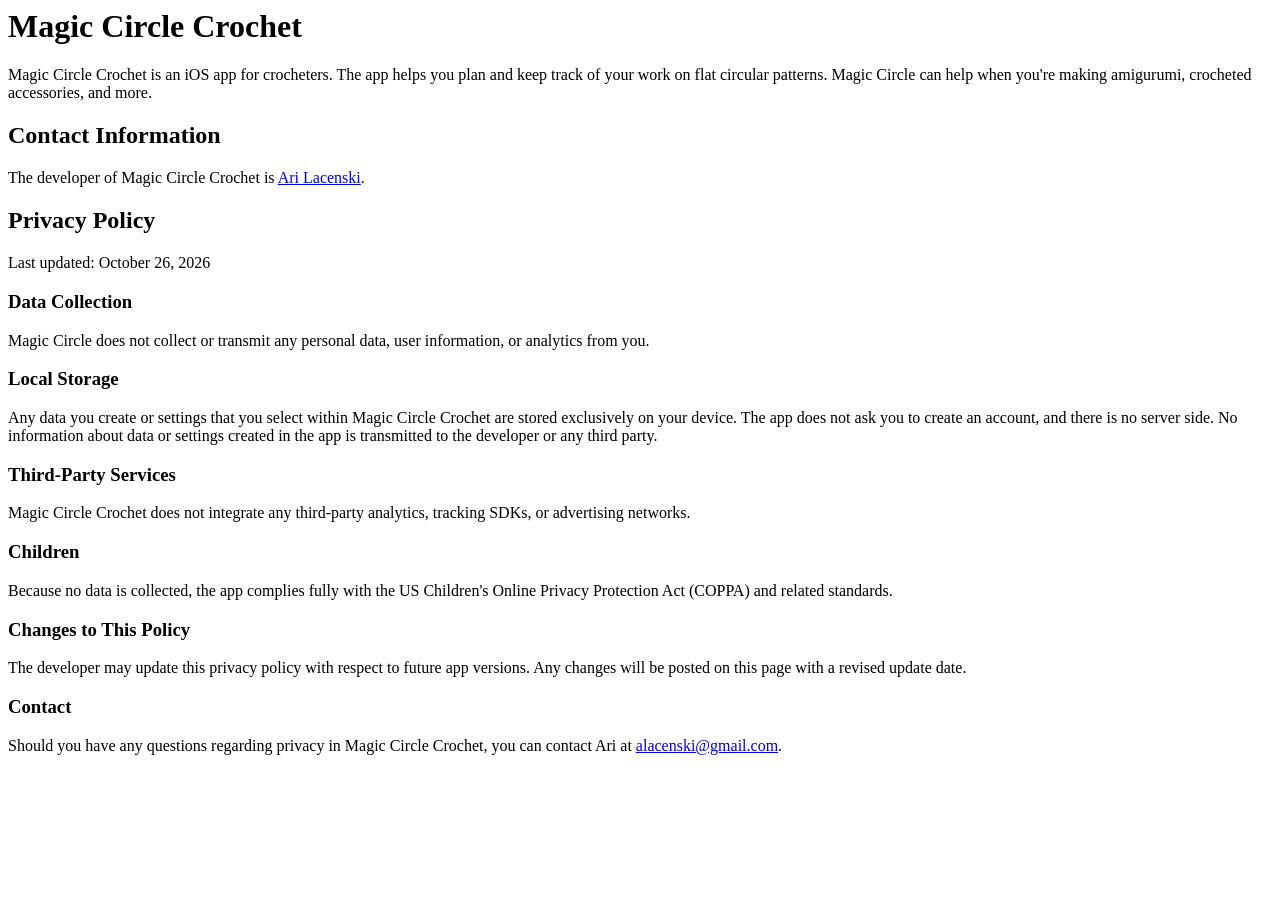
==== index.html @ 4a40af94 "Barebones" ====
<html>
    <body>
        <h1>Magic Circle Crochet</h1>
        <p>
            Magic Circle Crochet is an iOS app for crocheters. The app helps you plan and keep track of your work on flat circular patterns. Magic Circle can help when you're making amigurumi, crocheted accessories, and more.
        </p>
        <h2>Contact Information</h2>
        <p>The developer of Magic Circle Crochet is <a href="https://github.com/tensory" target="blank">Ari Lacenski</a>.</p>
        <h2>Privacy Policy</h2>
        <p>Last updated: October 26, 2026</p>
        <h3>Data Collection</h3>
        <p>Magic Circle does not collect or transmit any personal data, user information, or analytics from you.</p>
        <h3>Local Storage</h3>
        <p>Any data you create or settings that you select within Magic Circle Crochet are stored exclusively on your device. The app does not ask you to create an account, and there is no server side. No information about data or settings created in the app is transmitted to the developer or any third party.</p>
        <h3>Third-Party Services</h3>
        <p>Magic Circle Crochet does not integrate any third-party analytics, tracking SDKs, or advertising networks.</p>
        <h3>Children</h3>
        <p>Because no data is collected, the app complies fully with the US Children's Online Privacy Protection Act (COPPA) and related standards.</p>
        <h3>Changes to This Policy</h3>
        <p>The developer may update this privacy policy with respect to future app versions. Any changes will be posted on this page with a revised update date.</p>
        <h3>Contact</h3>
        <p>Should you have any questions regarding privacy in Magic Circle Crochet, you can contact Ari at <a href="mailto:alacenski@gmail.com">alacenski@gmail.com</a>.</p>
    </body>
</html>
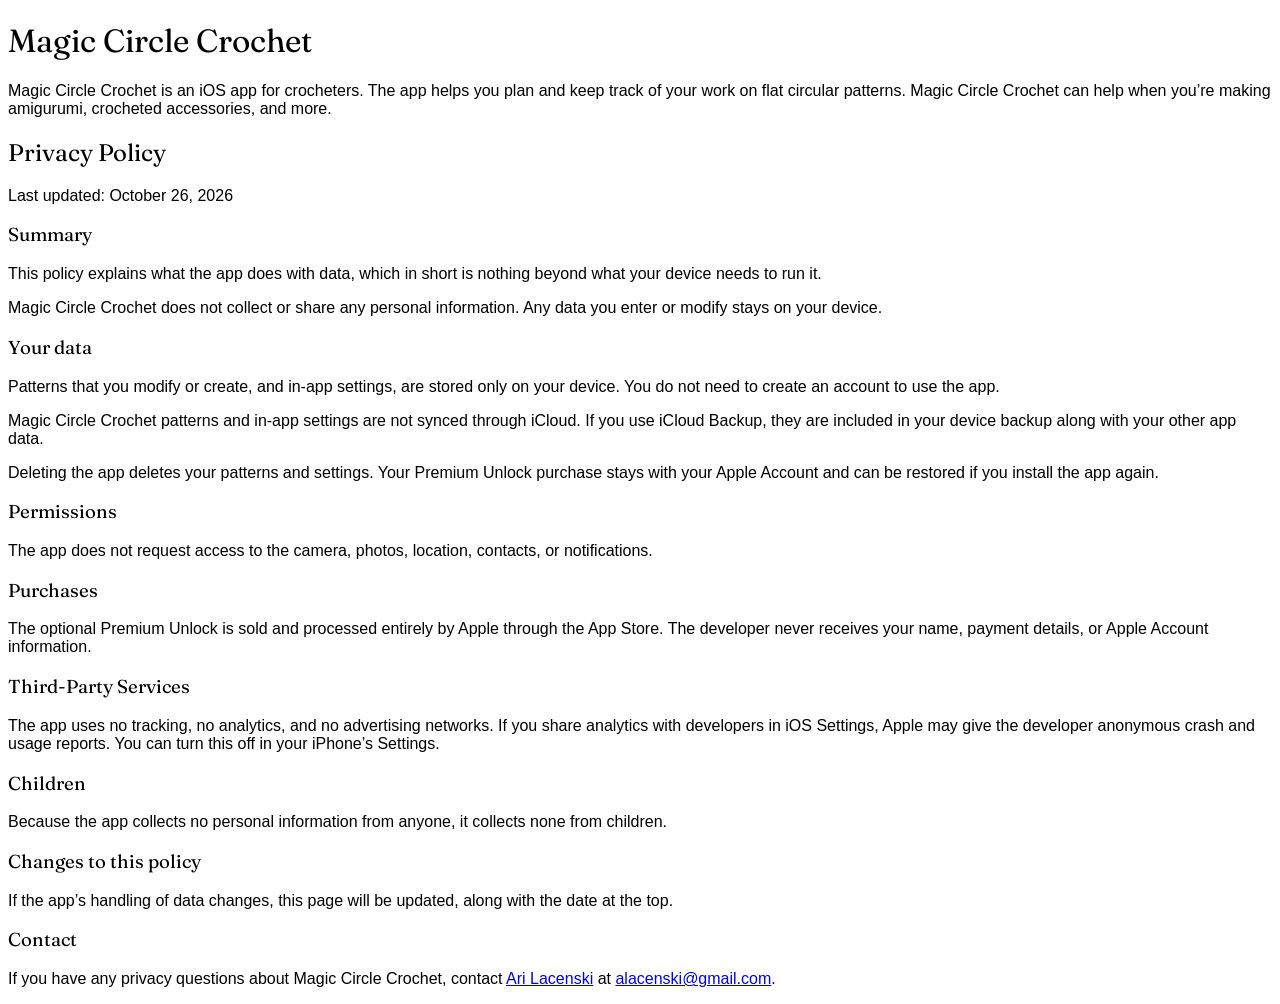
==== commit dc1e0475: "Privacy policy text" ====
--- a/index.html
+++ b/index.html
@@ -1,24 +1,42 @@
-<html>
+<!doctype html>
+<html lang="en">
+    <head>
+        <meta charset="utf-8">
+        <meta name="viewport" content="width=device-width, initial-scale=1">
+        <title>Magic Circle Crochet</title>
+        <!-- Preconnect to Google Fonts domains for faster loading -->
+        <link rel="preconnect" href="https://fonts.googleapis.com">
+        <link rel="preconnect" href="https://fonts.gstatic.com" crossorigin>
+        <link href="https://fonts.googleapis.com/css2?family=Fraunces:ital,opsz,wght@0,9..144,100..900;1,9..144,100..900&display=swap" rel="stylesheet">
+
+        <!-- My stylesheet -->
+        <link href="./style.css" rel="stylesheet">
+    </head>
     <body>
         <h1>Magic Circle Crochet</h1>
         <p>
-            Magic Circle Crochet is an iOS app for crocheters. The app helps you plan and keep track of your work on flat circular patterns. Magic Circle can help when you're making amigurumi, crocheted accessories, and more.
+            Magic Circle Crochet is an iOS app for crocheters. The app helps you plan and keep track of your work on flat circular patterns. Magic Circle Crochet can help when you’re making amigurumi, crocheted accessories, and more.
         </p>
-        <h2>Contact Information</h2>
-        <p>The developer of Magic Circle Crochet is <a href="https://github.com/tensory" target="blank">Ari Lacenski</a>.</p>
         <h2>Privacy Policy</h2>
         <p>Last updated: October 26, 2026</p>
-        <h3>Data Collection</h3>
-        <p>Magic Circle does not collect or transmit any personal data, user information, or analytics from you.</p>
-        <h3>Local Storage</h3>
-        <p>Any data you create or settings that you select within Magic Circle Crochet are stored exclusively on your device. The app does not ask you to create an account, and there is no server side. No information about data or settings created in the app is transmitted to the developer or any third party.</p>
+        <h3>Summary</h3>
+        <p>This policy explains what the app does with data, which in short is nothing beyond what your device needs to run it.</p>
+        <p>Magic Circle Crochet does not collect or share any personal information. Any data you enter or modify stays on your device.</p>
+        <h3>Your data</h3>
+        <p>Patterns that you modify or create, and in-app settings, are stored only on your device. You do not need to create an account to use the app.</p>
+        <p>Magic Circle Crochet patterns and in-app settings are not synced through iCloud. If you use iCloud Backup, they are included in your device backup along with your other app data.</p>
+        <p>Deleting the app deletes your patterns and settings. Your Premium Unlock purchase stays with your Apple Account and can be restored if you install the app again.</p>
+        <h3>Permissions</h3>
+        <p>The app does not request access to the camera, photos, location, contacts, or notifications.</p>
+        <h3>Purchases</h3>
+        <p>The optional Premium Unlock is sold and processed entirely by Apple through the App Store. The developer never receives your name, payment details, or Apple Account information.</p>
         <h3>Third-Party Services</h3>
-        <p>Magic Circle Crochet does not integrate any third-party analytics, tracking SDKs, or advertising networks.</p>
+        <p>The app uses no tracking, no analytics, and no advertising networks. If you share analytics with developers in iOS Settings, Apple may give the developer anonymous crash and usage reports. You can turn this off in your iPhone’s Settings.</p>
         <h3>Children</h3>
-        <p>Because no data is collected, the app complies fully with the US Children's Online Privacy Protection Act (COPPA) and related standards.</p>
-        <h3>Changes to This Policy</h3>
-        <p>The developer may update this privacy policy with respect to future app versions. Any changes will be posted on this page with a revised update date.</p>
+        <p>Because the app collects no personal information from anyone, it collects none from children.</p>
+        <h3>Changes to this policy</h3>
+        <p>If the app’s handling of data changes, this page will be updated, along with the date at the top.</p>
         <h3>Contact</h3>
-        <p>Should you have any questions regarding privacy in Magic Circle Crochet, you can contact Ari at <a href="mailto:alacenski@gmail.com">alacenski@gmail.com</a>.</p>
+        <p>If you have any privacy questions about Magic Circle Crochet, contact <a href="https://github.com/tensory">Ari Lacenski</a> at <a href="mailto:alacenski@gmail.com">alacenski@gmail.com</a>.</p>
     </body>
 </html>
--- a/style.css
+++ b/style.css
@@ -0,0 +1,10 @@
+/* Typography */
+body {
+    font-family: sans-serif;
+}
+
+h1, h2, h3 {
+  font-weight: 400; /* Regular */
+  font-family: 'Fraunces', serif;
+  font-optical-sizing: auto; /* Dynamically adjusts character shapes based on font size */
+}
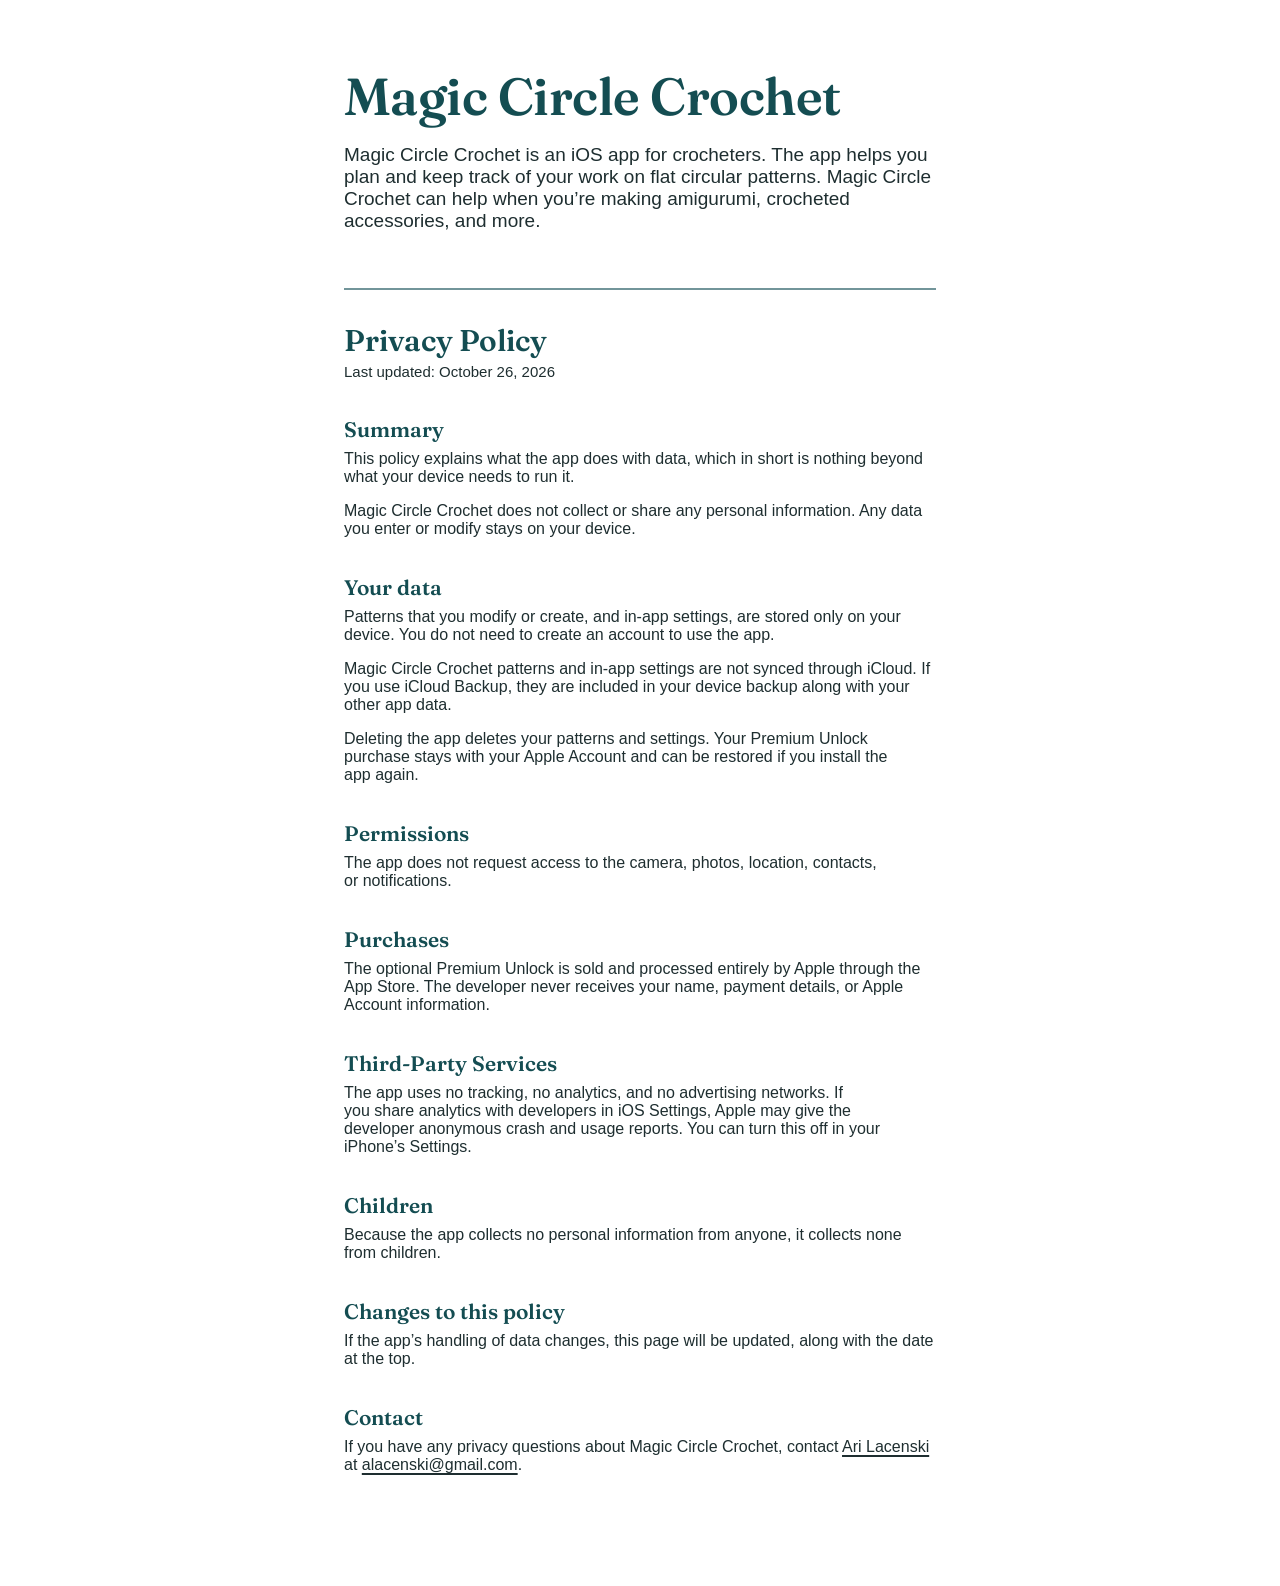
==== commit 82bd7f40: "privacy policy for now" ====
--- a/index.html
+++ b/index.html
@@ -10,7 +10,7 @@
         <link href="https://fonts.googleapis.com/css2?family=Fraunces:ital,opsz,wght@0,9..144,100..900;1,9..144,100..900&display=swap" rel="stylesheet">
 
         <!-- My stylesheet -->
-        <link href="./style.css" rel="stylesheet">
+        <link href="style.css" rel="stylesheet">
     </head>
     <body>
         <h1>Magic Circle Crochet</h1>
--- a/style.css
+++ b/style.css
@@ -1,10 +1,105 @@
-/* Typography */
+/* Magic Circle Crochet — privacy policy */
+
+:root {
+  --petrol: #144D52;
+  --petrol-60: #72959A; /* #144D52 at 60% over white */
+  --white: #FFFFFF;
+  --text: #1E2E30;
+}
+
+*,
+*::before,
+*::after {
+  box-sizing: border-box;
+}
+
+html {
+  -webkit-text-size-adjust: 100%;
+}
+
 body {
+    margin: 0 auto;
+    max-width: 40rem;
+    padding: 4rem 1.5rem 6rem;
+    background: var(--white);
+    color: var(--text);
     font-family: sans-serif;
 }
+/* Typography */
+h1, h2, h3 {
+  font-family: 'Fraunces', serif;
+  color: var(--petrol);
+  font-optical-sizing: auto; /* Dynamically adjusts character shapes based on font size */
+  text-wrap: balance;
+}
 
-h1, h2, h3 {
-  font-weight: 400; /* Regular */
-  font-family: 'Fraunces', serif;
-  font-optical-sizing: auto; /* Dynamically adjusts character shapes based on font size */
+h1 {
+  margin: 0 0 1rem;
+  font-size: clamp(2.25rem, 7vw, 3.25rem);
+  font-weight: 600;
+  letter-spacing: -0.01em;
+}
+
+h2 {
+  margin: 3.5rem 0 0.25rem;
+  padding-top: 2rem;
+  border-top: 2px solid var(--petrol-60);
+  font-size: 1.875rem;
+  font-weight: 600;
+}
+
+/* "Last updated" line right after the Privacy Policy heading */
+h2 + p {
+  margin-top: 0;
+  font-size: 0.9375rem;
+  color: var(--teal);
+}
+
+h3 {
+  margin: 2.25rem 0 0.5rem;
+  font-size: 1.3125rem;
+  font-weight: 600;
+}
+
+p {
+  margin: 0 0 1rem;
+  text-wrap: pretty;
+}
+
+/* Intro paragraph under the app name */
+h1 + p {
+  font-size: 1.1875rem;
+}
+
+a {
+  color: var(--teal);
+  text-decoration: underline;
+  text-decoration-color: var(--teal-30);
+  text-decoration-thickness: 2px;
+  text-underline-offset: 0.2em;
+}
+
+a:hover {
+  text-decoration-color: var(--teal);
+}
+
+a:focus-visible {
+  outline: 2px solid var(--teal);
+  outline-offset: 2px;
+  border-radius: 2px;
+}
+
+::selection {
+  background: var(--teal-30);
+  color: var(--teal);
+}
+
+@media (max-width: 480px) {
+  body {
+    padding-top: 2.5rem;
+    font-size: 1rem;
+  }
+  h2 {
+    font-size: 1.625rem;
+  }
 }
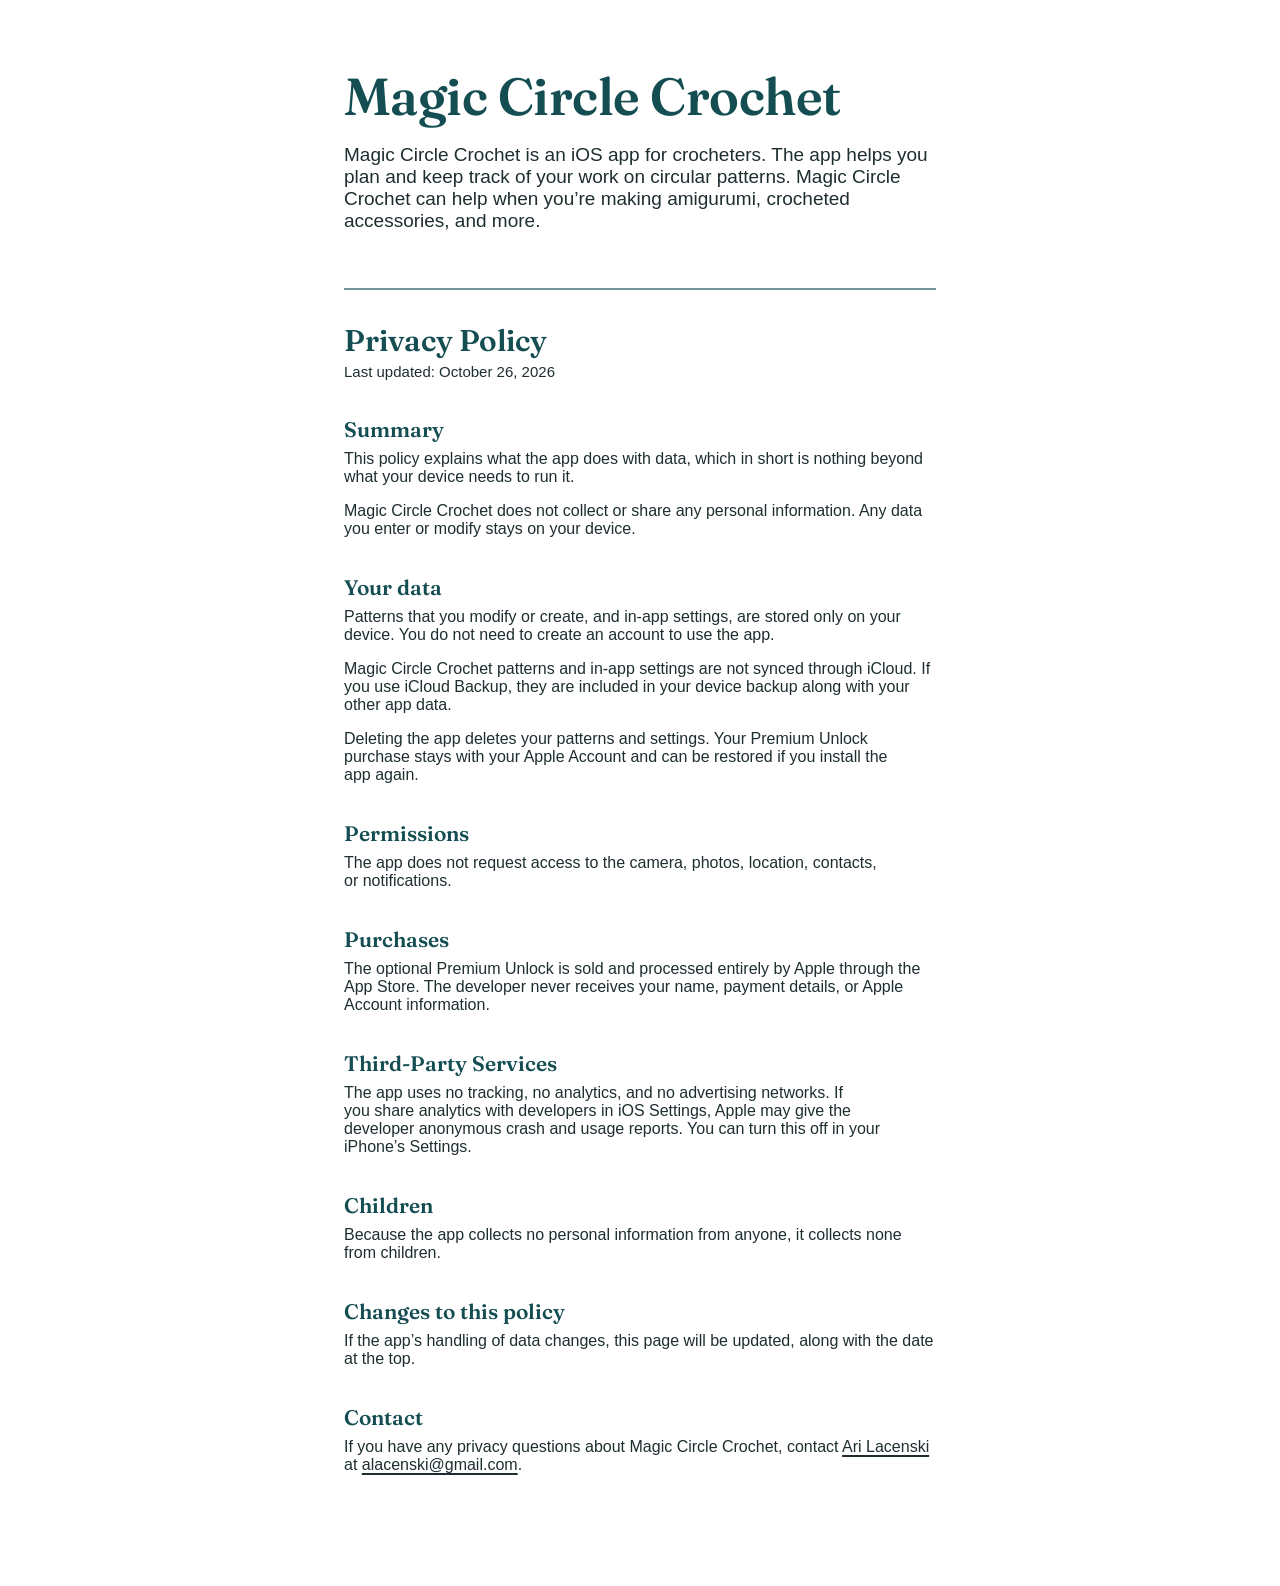
==== commit b7b7a3e3: "Terms" ====
--- a/index.html
+++ b/index.html
@@ -3,7 +3,7 @@
     <head>
         <meta charset="utf-8">
         <meta name="viewport" content="width=device-width, initial-scale=1">
-        <title>Magic Circle Crochet</title>
+        <title>Magic Circle Crochet – Privacy Policy</title>
         <!-- Preconnect to Google Fonts domains for faster loading -->
         <link rel="preconnect" href="https://fonts.googleapis.com">
         <link rel="preconnect" href="https://fonts.gstatic.com" crossorigin>
@@ -15,9 +15,9 @@
     <body>
         <h1>Magic Circle Crochet</h1>
         <p>
-            Magic Circle Crochet is an iOS app for crocheters. The app helps you plan and keep track of your work on flat circular patterns. Magic Circle Crochet can help when you’re making amigurumi, crocheted accessories, and more.
+            Magic Circle Crochet is an iOS app for crocheters. The app helps you plan and keep track of your work on circular patterns. Magic Circle Crochet can help when you’re making amigurumi, crocheted accessories, and more.
         </p>
-        <h2>Privacy Policy</h2>
+        <h2 class="divider">Privacy Policy</h2>
         <p>Last updated: October 26, 2026</p>
         <h3>Summary</h3>
         <p>This policy explains what the app does with data, which in short is nothing beyond what your device needs to run it.</p>
--- a/style.css
+++ b/style.css
@@ -40,7 +40,7 @@
   letter-spacing: -0.01em;
 }
 
-h2 {
+h2.divider {
   margin: 3.5rem 0 0.25rem;
   padding-top: 2rem;
   border-top: 2px solid var(--petrol-60);
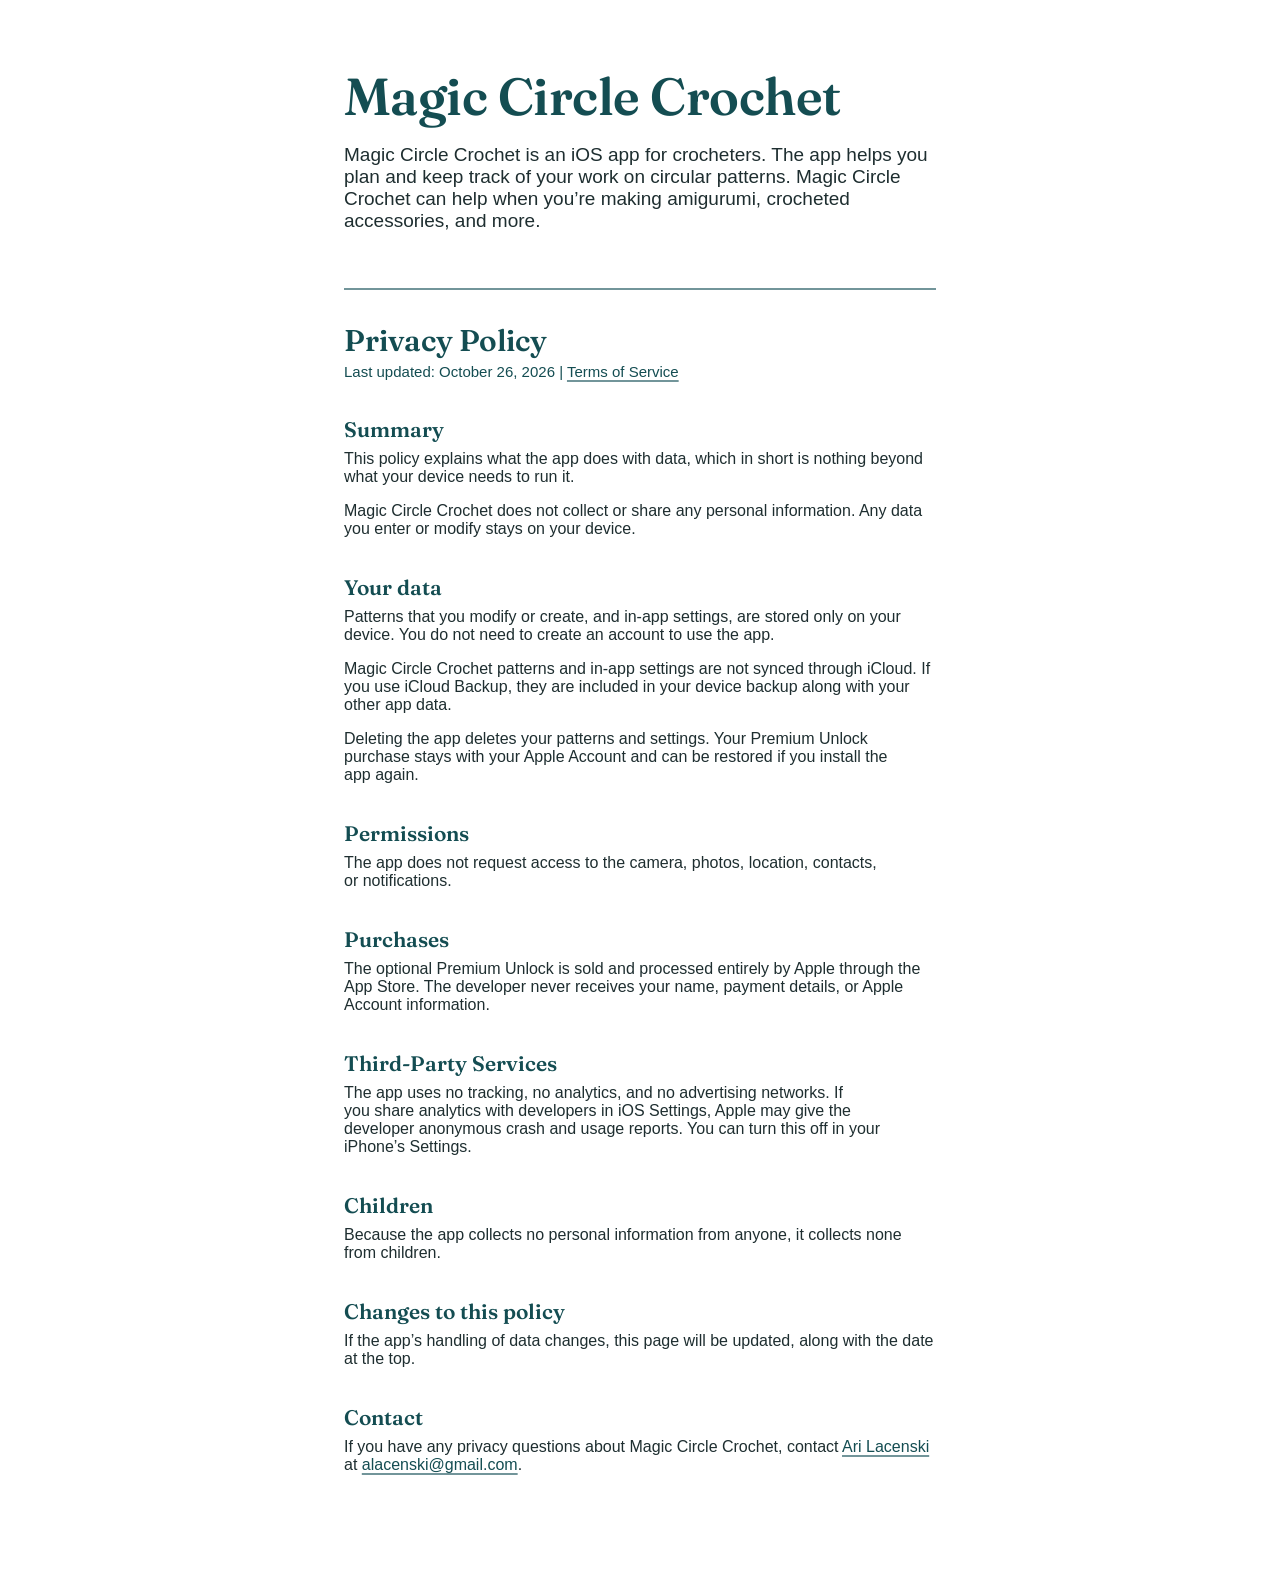
==== commit 805a76d9: "Cross-link the two pages that I have so far." ====
--- a/index.html
+++ b/index.html
@@ -18,7 +18,7 @@
             Magic Circle Crochet is an iOS app for crocheters. The app helps you plan and keep track of your work on circular patterns. Magic Circle Crochet can help when you’re making amigurumi, crocheted accessories, and more.
         </p>
         <h2 class="divider">Privacy Policy</h2>
-        <p>Last updated: October 26, 2026</p>
+        <p>Last updated: October 26, 2026 | <a href="tos.html">Terms of Service</a></p>
         <h3>Summary</h3>
         <p>This policy explains what the app does with data, which in short is nothing beyond what your device needs to run it.</p>
         <p>Magic Circle Crochet does not collect or share any personal information. Any data you enter or modify stays on your device.</p>
--- a/style.css
+++ b/style.css
@@ -3,6 +3,7 @@
 :root {
   --petrol: #144D52;
   --petrol-60: #72959A; /* #144D52 at 60% over white */
+  --petrol-20: #D0DBDC;
   --white: #FFFFFF;
   --text: #1E2E30;
 }
@@ -52,7 +53,7 @@
 h2 + p {
   margin-top: 0;
   font-size: 0.9375rem;
-  color: var(--teal);
+  color: var(--petrol);
 }
 
 h3 {
@@ -72,26 +73,26 @@
 }
 
 a {
-  color: var(--teal);
+  color: var(--petrol);
   text-decoration: underline;
-  text-decoration-color: var(--teal-30);
+  text-decoration-color: var(--petrol-60);
   text-decoration-thickness: 2px;
   text-underline-offset: 0.2em;
 }
 
 a:hover {
-  text-decoration-color: var(--teal);
+  text-decoration-color: var(--petrol);
 }
 
 a:focus-visible {
-  outline: 2px solid var(--teal);
+  outline: 2px solid var(--petrol);
   outline-offset: 2px;
   border-radius: 2px;
 }
 
 ::selection {
-  background: var(--teal-30);
-  color: var(--teal);
+  background: var(--petrol-20);
+  color: var(--petrol);
 }
 
 @media (max-width: 480px) {
@@ -102,4 +103,6 @@
   h2 {
     font-size: 1.625rem;
   }
-}+}
+
+q { quotes: "\201C" "\201D" "\2018" "\2019"; }
